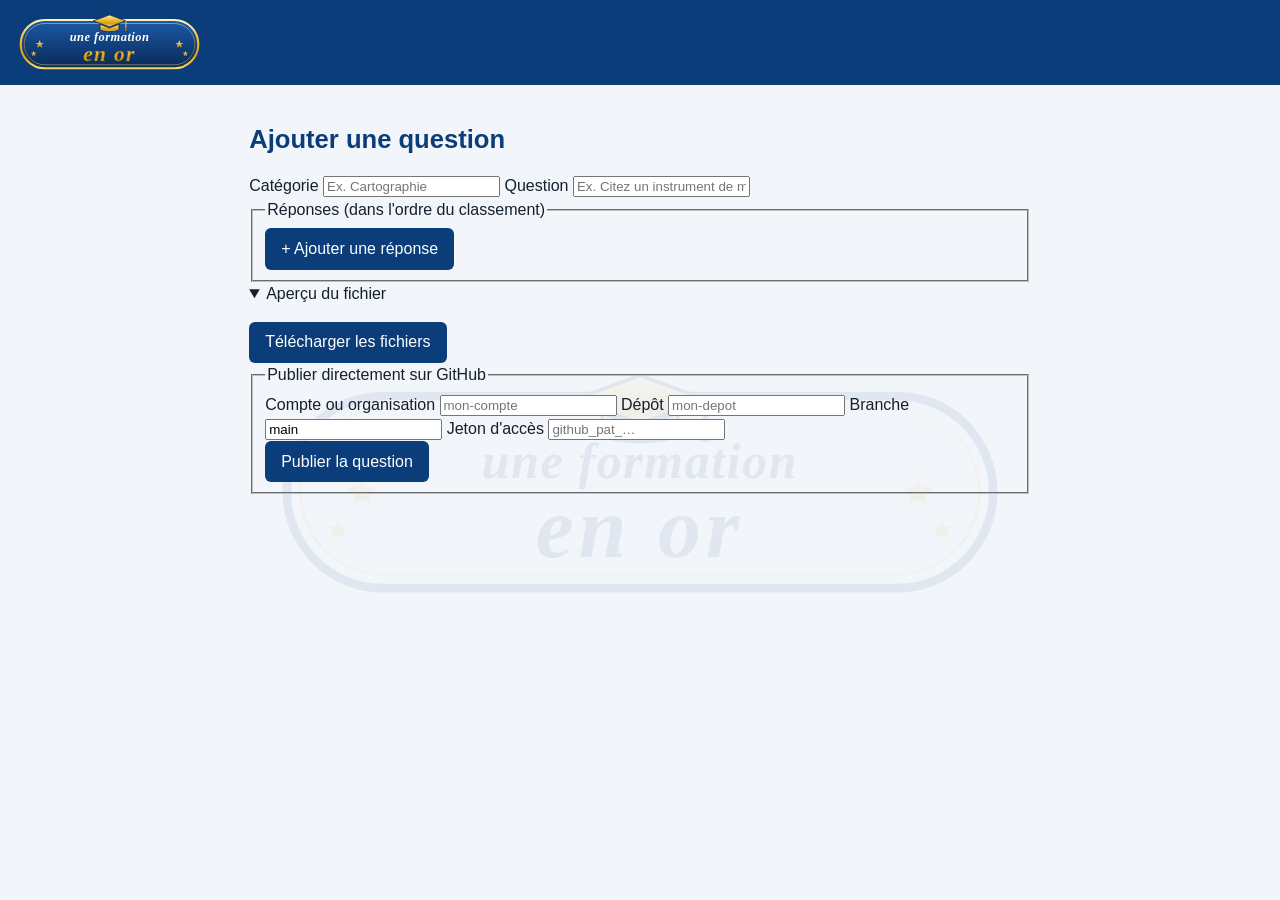
==== Formation-en-or/admin.html @ c9f764ec "admin file pour éditer de nouvelles questions" ====
<!DOCTYPE html>
<html lang="fr">
<head>
<meta charset="utf-8">
<meta name="viewport" content="width=device-width, initial-scale=1">
<title>Ajouter une question – Une formation en or</title>
<link rel="stylesheet" href="css/style.css">
<link rel="stylesheet" href="css/admin.css">
</head>
<body>
<header class="bandeau">
  <a class="titre" href="index.html" aria-label="Retour au jeu"><img src="img/logo.svg" alt="Une formation en or" height="56"></a>
</header>
<main>
  <h1>Ajouter une question</h1>
  <form id="f" autocomplete="off">
    <label>Catégorie <input id="categorie" list="cats" placeholder="Ex. Cartographie" required></label>
    <datalist id="cats"></datalist>
    <label>Question <input id="question" placeholder="Ex. Citez un instrument de mesure…" required></label>
    <fieldset>
      <legend>Réponses (dans l'ordre du classement)</legend>
      <div id="reps"></div>
      <button type="button" id="ajout" class="secondaire">+ Ajouter une réponse</button>
    </fieldset>
    <details open><summary>Aperçu du fichier</summary><pre id="apercu"></pre></details>
    <button type="button" id="telecharger">Télécharger les fichiers</button>
    <fieldset>
      <legend>Publier directement sur GitHub</legend>
      <div class="grille">
        <label>Compte ou organisation <input id="owner" placeholder="mon-compte"></label>
        <label>Dépôt <input id="repo" placeholder="mon-depot"></label>
        <label>Branche <input id="branche" value="main"></label>
        <label>Jeton d'accès <input id="jeton" type="password" placeholder="github_pat_…"></label>
      </div>
      <button type="button" id="publier">Publier la question</button>
    </fieldset>
    <p id="msg" class="message" role="status"></p>
  </form>
</main>
<script src="js/admin.js"></script>
</body>
</html>
---- Formation-en-or/css/style.css ----
/* Couleurs à confirmer avec la charte graphique IGN */
:root{
  --ign-bleu:#0b3d7a; --ign-bleu-clair:#2f6fba; --ign-fond:#f2f5f9; --ign-encre:#14202e;
  --ign-gris:#6b7a8c; --ign-ligne:#d3dbe5; --ign-blanc:#fff; --erreur:#d62828; --ok:#1f8a4c;
  --police:"Marianne","Segoe UI",Roboto,Arial,sans-serif;
}
*{box-sizing:border-box}
body{margin:0;background:var(--ign-fond);color:var(--ign-encre);font:16px/1.5 var(--police)}
.bandeau{display:flex;justify-content:space-between;align-items:center;gap:1rem;background:var(--ign-bleu);padding:.9rem 1.2rem}
.titre{color:var(--ign-blanc);font-size:1.3rem;font-weight:700;text-decoration:none}
button{font:inherit;cursor:pointer;border:0;border-radius:6px;padding:.55rem 1rem;background:var(--ign-bleu);color:var(--ign-blanc)}
button:hover{background:var(--ign-bleu-clair)}
.son{background:transparent;border:1px solid rgba(255,255,255,.6)}
.son[aria-pressed=false]{opacity:.7;text-decoration:line-through}
:focus-visible{outline:3px solid var(--ign-bleu-clair);outline-offset:2px}
main{max-width:820px;margin:0 auto;padding:1.2rem}
input[type=search],#saisie{width:100%;padding:.75rem 1rem;font:inherit;border:2px solid var(--ign-ligne);border-radius:6px;background:var(--ign-blanc)}
input:focus{border-color:var(--ign-bleu-clair)}
.filtres{display:flex;flex-wrap:wrap;gap:.5rem;margin:.9rem 0}
.filtres button{background:var(--ign-blanc);color:var(--ign-bleu);border:1px solid var(--ign-ligne);padding:.3rem .8rem}
.filtres button[aria-pressed=true]{background:var(--ign-bleu);color:var(--ign-blanc)}
.liste{display:grid;grid-template-columns:repeat(auto-fill,minmax(230px,1fr));gap:.8rem}
.carte{display:block;background:var(--ign-blanc);border:1px solid var(--ign-ligne);border-left:5px solid var(--ign-bleu);border-radius:6px;padding:.8rem 1rem;color:inherit;text-decoration:none}
.carte:hover{border-left-color:var(--ign-bleu-clair);background:#f8fbff}
.carte small{color:var(--ign-gris)}
.carte strong{display:block;margin:.15rem 0}
.vide{color:var(--ign-gris)}
.entete-jeu{display:flex;justify-content:space-between;align-items:center}
.retour{color:var(--ign-bleu)}
.croix{display:flex;gap:.5rem}
.croix span{width:2.6rem;height:2.6rem;border:2px solid var(--ign-ligne);border-radius:6px;display:grid;place-items:center;font-size:1.7rem;font-weight:700;color:transparent;background:var(--ign-blanc)}
.croix span.on{color:var(--erreur);border-color:var(--erreur);animation:pop .35s}
h1{font-size:1.6rem;color:var(--ign-bleu);margin:1rem 0}
.tableau{list-style:none;margin:0 0 1rem;padding:0;display:grid;gap:.45rem}
.tableau li{display:flex;align-items:center;gap:.8rem;background:var(--ign-bleu);color:var(--ign-blanc);border-radius:6px;padding:.7rem 1rem;min-height:3rem}
.tableau .rang{font-weight:700;opacity:.8;width:1.5rem}
.tableau .texte{flex:1;font-weight:600;letter-spacing:.02em}
.tableau .pts{background:var(--ign-blanc);color:var(--ign-bleu);border-radius:4px;padding:.1rem .6rem;font-weight:700;min-width:2.8rem;text-align:center}
.tableau li.cache .texte,.tableau li.cache .pts{visibility:hidden}
.tableau li.trouve{background:var(--ok);animation:flip .5s}
.tableau li.rate{background:var(--ign-gris)}
#form{display:flex;gap:.6rem}
#form #saisie{flex:1}
.message{min-height:1.6rem;margin:.6rem 0;font-weight:600}
.message.ko{color:var(--erreur)}.message.ok{color:var(--ok)}
.pied-jeu{display:flex;justify-content:space-between;align-items:center;flex-wrap:wrap;gap:.6rem;border-top:1px solid var(--ign-ligne);padding-top:.8rem}
.pied-jeu button{background:var(--ign-blanc);color:var(--ign-bleu);border:1px solid var(--ign-ligne)}
@keyframes pop{from{transform:scale(1.8)}to{transform:scale(1)}}
@keyframes flip{from{transform:rotateX(90deg)}to{transform:rotateX(0)}}
@media (prefers-reduced-motion:reduce){*{animation:none!important}}

/* Logo et filigrane */
.titre img{display:block;height:56px;width:auto}
body{position:relative;min-height:100vh}
body::before{content:"";position:fixed;inset:0;z-index:0;pointer-events:none;
  background:url(../img/filigrane.svg) center 55%/min(80vw,720px) no-repeat;opacity:.07}
.bandeau,main{position:relative;z-index:1}
@media print{body::before{display:none}}

/* Banderole de félicitations */
.banderole{position:fixed;top:5.5rem;left:50%;z-index:20;width:min(92vw,640px);transform:translateX(-50%);cursor:pointer;
  padding:1.1rem 3rem;text-align:center;color:#5a3b00;font:900 italic clamp(1.8rem,7vw,3rem)/1.1 Georgia,"Times New Roman",serif;
  background:linear-gradient(180deg,#fff3b0,#f5c542 45%,#d89b12 75%,#f7d66a);
  border-top:3px solid #fff3b0;border-bottom:3px solid #8a5d00;
  clip-path:polygon(0 0,100% 0,96% 50%,100% 100%,0 100%,4% 50%);
  filter:drop-shadow(0 8px 14px rgba(0,0,0,.35));animation:banderole .8s cubic-bezier(.2,1.4,.4,1) both}
.banderole[hidden]{display:none}
.banderole::after{content:"";position:absolute;inset:0;background:linear-gradient(100deg,transparent 35%,rgba(255,255,255,.7) 50%,transparent 65%);
  background-size:250% 100%;animation:brillance 2s 1s infinite}
@keyframes banderole{from{transform:translate(-50%,-250%) rotate(-4deg)}to{transform:translate(-50%,0) rotate(0)}}
@keyframes brillance{from{background-position:150% 0}to{background-position:-50% 0}}
.confettis{position:fixed;inset:0;z-index:19;pointer-events:none;overflow:hidden}
.confettis i{position:absolute;top:-5vh;width:.6rem;height:1rem;opacity:.9;animation:chute linear infinite}
@keyframes chute{to{transform:translateY(110vh) rotate(720deg)}}
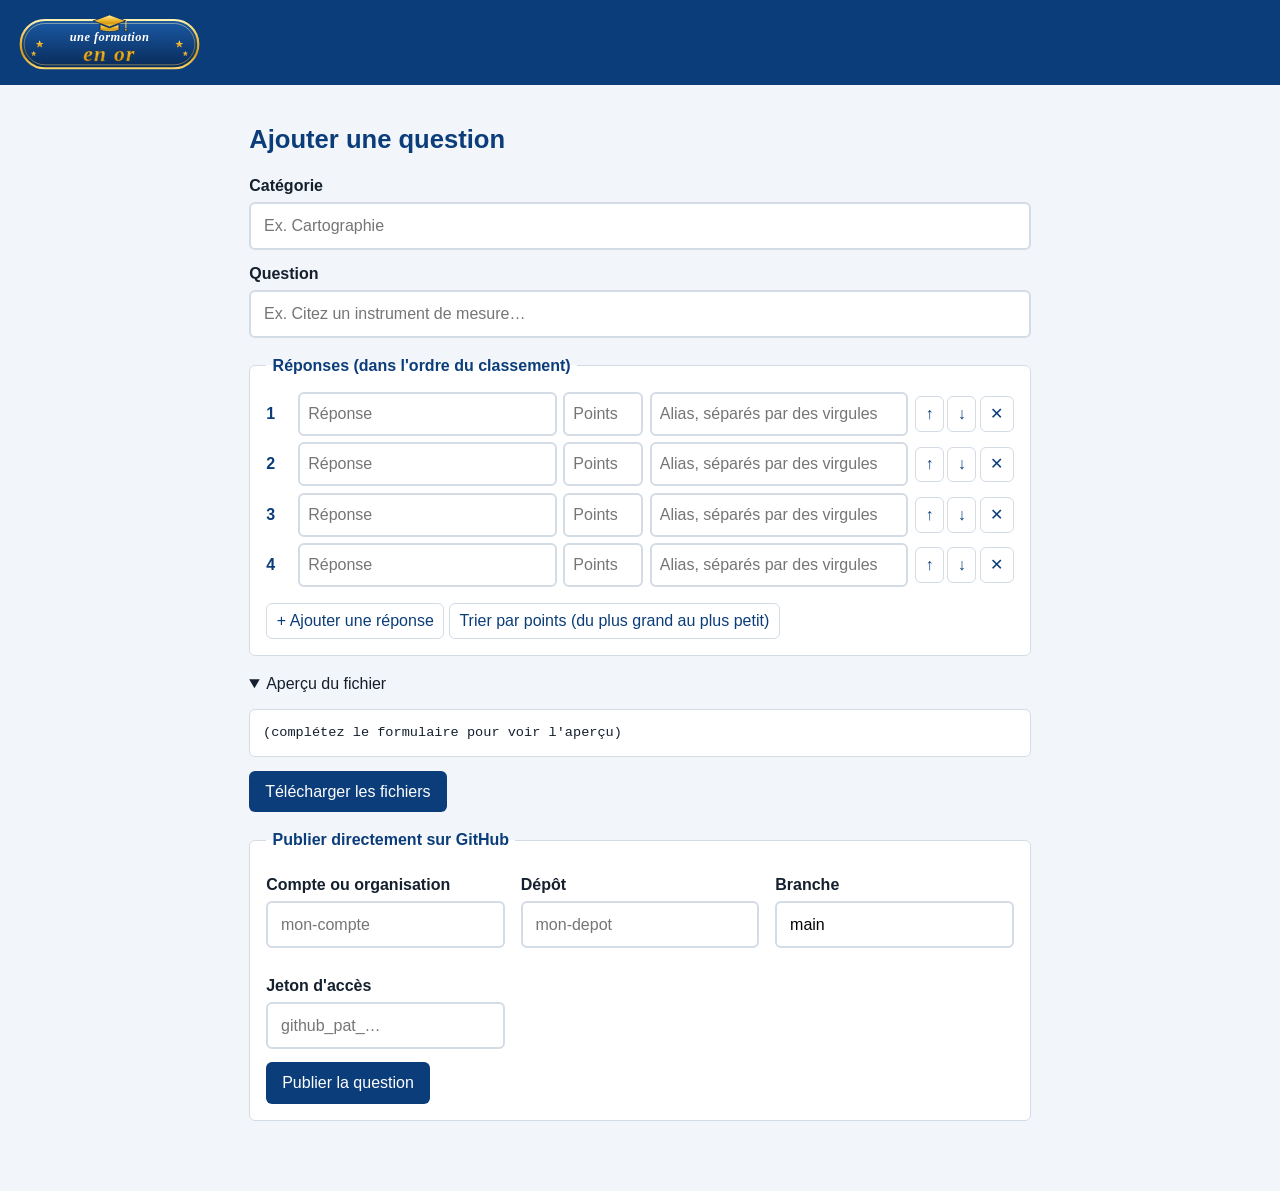
==== commit 42c74e74: "Add total responses display and sorting button" ====
--- a/Formation-en-or/admin.html
+++ b/Formation-en-or/admin.html
@@ -20,7 +20,9 @@
     <fieldset>
       <legend>Réponses (dans l'ordre du classement)</legend>
       <div id="reps"></div>
+      <p id="total" class="total" role="status"></p>
       <button type="button" id="ajout" class="secondaire">+ Ajouter une réponse</button>
+      <button type="button" id="trier" class="secondaire">Trier par points (du plus grand au plus petit)</button>
     </fieldset>
     <details open><summary>Aperçu du fichier</summary><pre id="apercu"></pre></details>
     <button type="button" id="telecharger">Télécharger les fichiers</button>
--- a/Formation-en-or/css/admin.css
+++ b/Formation-en-or/css/admin.css
@@ -0,0 +1,12 @@
+label{display:block;font-weight:600;margin:.8rem 0}
+label input{display:block;width:100%;margin-top:.25rem;padding:.6rem .8rem;font:inherit;font-weight:400;border:2px solid var(--ign-ligne);border-radius:6px;background:var(--ign-blanc)}
+fieldset{border:1px solid var(--ign-ligne);border-radius:6px;margin:1rem 0;padding:.5rem 1rem 1rem;background:var(--ign-blanc)}
+legend{font-weight:700;color:var(--ign-bleu);padding:0 .4rem}
+.rep{display:grid;grid-template-columns:1.6rem 2fr 5rem 2fr auto;gap:.4rem;align-items:center;margin:.4rem 0}
+.rep input{padding:.5rem;font:inherit;border:2px solid var(--ign-ligne);border-radius:6px;min-width:0}
+.rep .n{font-weight:700;color:var(--ign-bleu)}
+.rep .outils{display:flex;gap:.2rem}
+.rep .outils button,.secondaire{background:var(--ign-blanc);color:var(--ign-bleu);border:1px solid var(--ign-ligne);padding:.3rem .6rem}
+.grille{display:grid;grid-template-columns:repeat(auto-fit,minmax(200px,1fr));gap:0 1rem}
+pre{background:#fff;border:1px solid var(--ign-ligne);border-radius:6px;padding:.8rem;overflow:auto;max-height:260px;font-size:.85rem}
+@media (max-width:640px){.rep{grid-template-columns:1.6rem 1fr 4.5rem}.rep .ali,.rep .outils{grid-column:2/4}}
